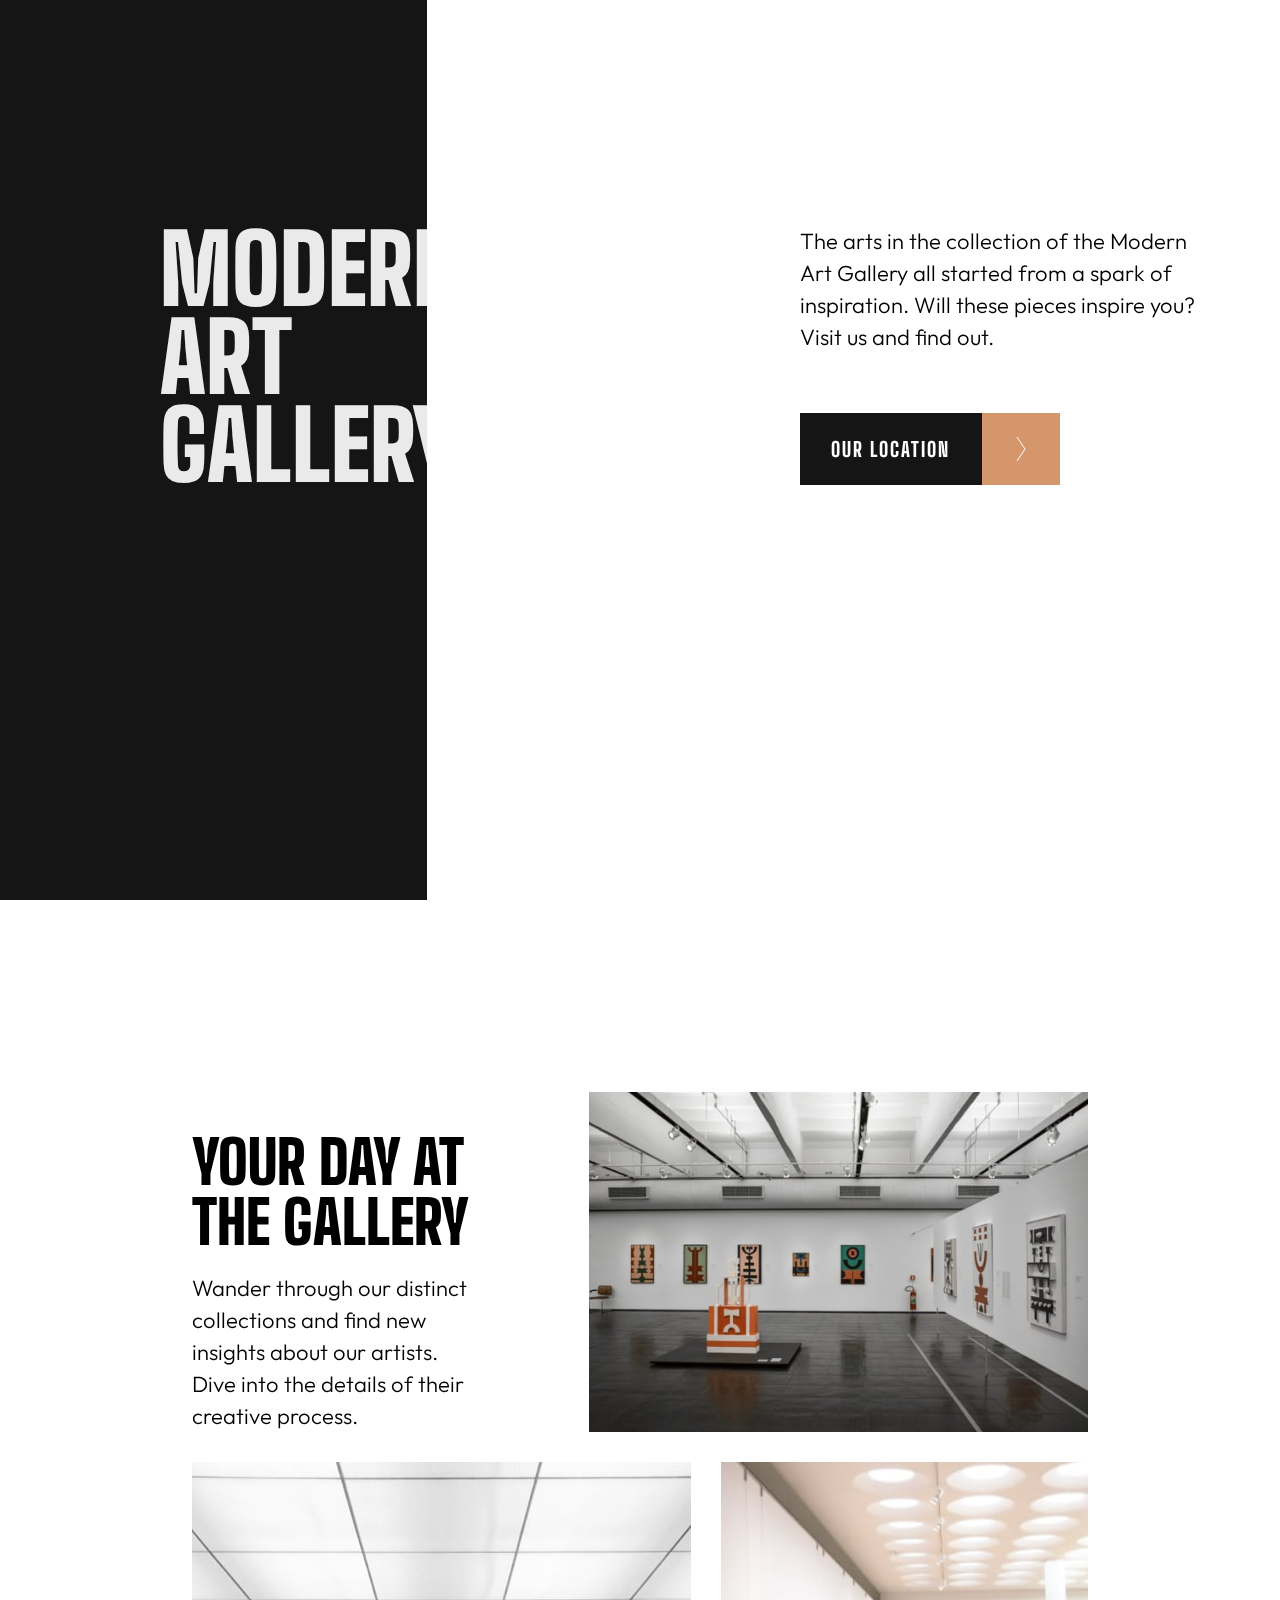
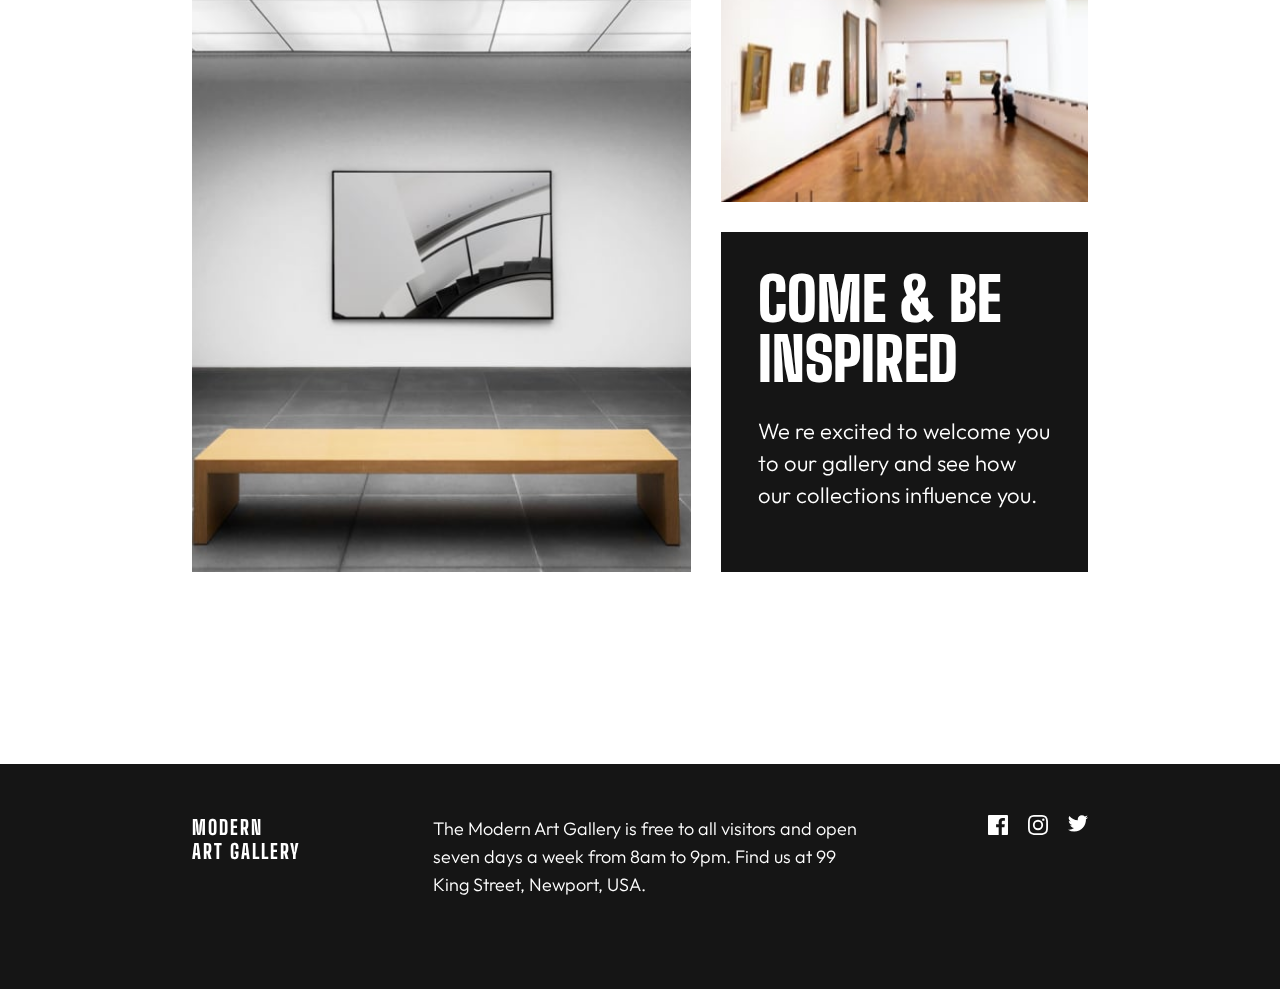
==== index.html @ 2787a7a4 "First Commit" ====
<!DOCTYPE html>
<html lang="en">
  <head>
    <meta charset="UTF-8" />
    <meta name="viewport" content="width=device-width, initial-scale=1.0" />

    <link
      rel="icon"
      type="image/png"
      sizes="32x32"
      href="./assets/favicon-32x32.png"
    />
    <link
      href="https://fonts.googleapis.com/css2?family=Outfit:wght@300&display=swap"
      rel="stylesheet"
    />
    <link
      href="https://fonts.googleapis.com/css2?family=Big+Shoulders+Display:wght@300;400;500;700;900&display=swap"
      rel="stylesheet"
    />
    <title>Frontend Mentor | Art gallery website</title>
    <link rel="stylesheet" href="style.css" />
  </head>
  <body>
    <header class="header">
      <div class="header__composition">
        <div class="header__bg-black"></div>
        <div class="header__bg-image"></div>
        <div class="header__bg-white"></div>

        <div class="header__titles">
          <div class="header__title-left">
            <h1 class="text-effect">
              Modern <br />
              Art Gallery
            </h1>
          </div>
          <div class="header__title-right">
            <h3 class="u-margin-bottom-m">
              The arts in the collection of the Modern Art Gallery all started
              from a spark of inspiration. Will these pieces inspire you? Visit
              us and find out.
            </h3>
            <a
              class="btn-to-localisation"
              href="./location.html"
              target="_blank"
            >
              <h4 class="btn-text">Our location</h4>
              <img
                src="assets/icon-arrow-right.svg"
                alt="right arrow"
                class="btn-right-arrow"
              />
            </a>
          </div>
        </div>
      </div>
    </header>

    <section class="photo-gallery">
      <div class="grid-1">
        <h2 class="u-margin-bottom-s">
          Your day at <br />
          the gallery
        </h2>
        <h3>
          Wander through our distinct collections and find new insights about
          our artists. Dive into the details of their creative process.
        </h3>
      </div>
      <img
        src="/assets/desktop/image-grid-1.jpg"
        alt=""
        class="grid-2 gallery__image"
      />
      <img
        src="/assets/desktop/image-grid-2.jpg"
        alt=""
        class="grid-3 gallery__image"
      />
      <img
        src="/assets/desktop/image-grid-3.jpg"
        alt=""
        class="grid-4 gallery__image"
      />
      <div class="grid-5">
        <h2>
          Come &amp; be <br />
          inspired
        </h2>
        <h3>
          We re excited to welcome you to our gallery and see how our
          collections influence you.
        </h3>
      </div>
    </section>

    <footer class="footer">
      <h4>
        Modern <br />
        Art Gallery
      </h4>
      <p>
        The Modern Art Gallery is free to all visitors and open <br />
        seven days a week from 8am to 9pm. Find us at 99 <br />
        King Street, Newport, USA.
      </p>
      <div class="social-icons">
        <svg class="icon">
          <use xlink:href="/assets/icon-facebook.svg#facebook"></use>
        </svg>
        <svg class="icon">
          <use xlink:href="/assets/icon-instagram.svg#instagram"></use>
        </svg>
        <svg class="icon">
          <use xlink:href="/assets/icon-twitter.svg#twitter"></use>
        </svg>
      </div>
    </footer>
  </body>
</html>
---- style.css ----
:root {
  --cl-orange: #d5966c;
  --cl-black: #151515;
  --cl-gray: #444;
  --cl-white: #fff;
  --ff-main: "Big Shoulders Display", cursive;
  --ff-text: "Outfit", sans-serif;
}

/* 1800px = 112.5em */

*,
*::after,
*::before {
  margin: 0;
  padding: 0;
  box-sizing: inherit;
}

html {
  font-size: 62.5%;

  @media only screen and (min-width: 112.5em) {
    font-size: 75%;
  }
}

body {
  box-sizing: border-box;
}

/* //////////////////////////////////////////////////// */
/* TYPOGRAPHY */

h1 {
  font-family: var(--ff-main);
  color: var(--cl-black);
  font-size: 9.6rem;
  font-weight: 900;
  line-height: 8.8rem;
  text-transform: uppercase;
}

h2 {
  font-family: var(--ff-main);
  font-size: 6rem;
  font-weight: 900;
  line-height: 6rem;
  text-transform: uppercase;
}

h3 {
  font-family: var(--ff-text);
  font-size: 2.2rem;
  font-weight: 300;
  line-height: 3.2rem;
}

h4 {
  font-family: var(--ff-main);
  font-size: 2rem;
  font-weight: 800;
  line-height: 2.4rem;
  letter-spacing: 0.2rem;
  text-transform: uppercase;
  color: #fff;
}

h5 {
  font-family: var(--ff-main);
  color: var(--cl-white);
  font-size: 7rem;
  font-weight: 900;
  line-height: 7rem;
  text-transform: uppercase;
}

h6 {
  font-family: var(--ff-main);
  font-size: 3.6rem;
  font-weight: 900;
  line-height: 3.6rem;
  color: var(--cl-orange);
}

p {
  font-family: var(--ff-text);
  color: var(--cl-white);
  font-size: 1.8rem;
  font-weight: 300;
  line-height: 2.8rem;
}

.social-icone {
  color: var(--cl-white);
}

/* //////////////////////////////////////////////////// */
/* UTILITIES / EFFECT */

.u-margin-bottom-m {
  margin-bottom: 6rem;
}
.u-margin-bottom-s {
  margin-bottom: 2rem;
}

.text-effect {
  color: white;
  mix-blend-mode: exclusion;
}

/* //////////////////////////////////////////////////// */
/* BUTTON */

.btn-to-localisation {
  width: 26rem;
  height: 7.2rem;
  outline: none;
  border: none;
  cursor: pointer;
  z-index: 10;
  text-decoration: none;
  background-image: linear-gradient(
    to right,
    var(--cl-black) 70%,
    var(--cl-orange) 70%
  );
  display: grid;
  grid-template-columns: 70% 30%;
  justify-items: center;
  align-items: center;
  transition: transform 0.2s;
}

.btn-text {
  grid-column: 1/2;
}

.btn-right-arrow {
  grid-column: 2/3;
}

.btn-to-localisation:hover,
.btn-to-localisation:active {
  background-image: linear-gradient(
    to right,
    var(--cl-orange) 70%,
    var(--cl-black) 70%
  );
  transform: translateY(-4px);
}

/* //////////////////////////////////////////////////// */
/* HEADER SECTION */

.header {
  height: 100vh;
}

.header__composition {
  display: grid;
  grid-template-columns: repeat(3, 1fr);
  grid-template-rows: repeat(4, 25vh);
}

.header__bg-black {
  background-color: var(--cl-black);
  grid-column: 1/2;
  grid-row: 1/-1;
}

.header__bg-image {
  background-image: url(/assets/desktop/image-hero@2x.jpg);
  background-size: cover;
  background-position: center;
  grid-column: 2/3;
  grid-row: 1/-1;
}

.header__bg-white {
  background-color: var(--cl-white);
  grid-column: 3/4;
  grid-row: 1/-1;
}

.header__titles {
  grid-column: 1 /-1;
  grid-row: 2/4;
  display: grid;
  grid-template-columns: repeat(4, 1fr);
}

.header__title-left {
  grid-column: 1 /3;
  justify-self: end;
  padding: 0 8rem 0 25%;
}

.header__title-right {
  grid-column: 3 /-1;
  padding: 0 8rem 0 25%;
}

/* //////////////////////////////////////////////////// */
/* PHOTO GALLERY */

.photo-gallery {
  display: grid;
  grid-template-columns: repeat(7, 1fr);
  grid-template-rows: repeat(3, 1fr);
  gap: 3rem;
  padding: 15%;
}

.grid-1 {
  padding-top: 4rem;
  grid-column: 1/4;
  grid-row: 1/2;

  width: 80%;
}
.grid-2 {
  grid-row: 1/2;
  grid-column: 4/-1;
}
.grid-3 {
  grid-row: 2/4;
  grid-column: 1/5;
}
.grid-4 {
  grid-row: 2/3;
  grid-column: 5/-1;
}
.grid-5 {
  grid-row: 3/4;
  grid-column: 5/-1;
  background-color: #151515;
  color: white;
  padding: 10%;
  display: flex;
  gap: 10%;

  align-items: flex-start;
  flex-direction: column;
}

.gallery__image {
  width: 100%;
  height: 100%;
  object-fit: cover;
  display: block;
}

/* //////////////////////////////////////////////////// */
/* FOOTER */

footer {
  height: 25vh;
  background-color: #151515;

  display: flex;
  justify-content: space-between;
  align-items: flex-start;
  padding: 4% 15%;
}

.social-icons {
  display: flex;
  justify-content: space-around;
  align-items: center;
  gap: 2rem;
  font-size: 1.5rem;
}

.icon {
  height: 2rem;
  width: 2rem;
  fill: var(--cl-white);
  cursor: pointer;
  transition: transform 0.2s;
}

.icon:hover {
  fill: var(--cl-orange);
  transform: translateY(-2px);
}

/* //////////////////////////////////////////////////// */
/* //////   ***   2nd Page Localisation  ***     ////// */
/* //////////////////////////////////////////////////// */

/* //////////////////////////////////////////////////// */
/* BUTTON */

.btn-back-home {
  position: absolute;
  left: 10%;

  width: 26rem;
  height: 7.2rem;
  outline: none;
  border: none;
  cursor: pointer;
  z-index: 10;
  text-decoration: none;

  background-image: linear-gradient(
    to right,
    var(--cl-black) 30%,
    var(--cl-orange) 30%
  );
  display: grid;
  grid-template-columns: 30% 70%;
  justify-items: center;
  align-items: center;
  transition: transform 0.2s;
}

.btn-text-left {
  grid-column: 2/3;
}

.btn-left-arrow {
  grid-column: 1/2;
}

.btn-back-home:hover,
.btn-back-home:active {
  background-image: linear-gradient(
    to right,
    var(--cl-orange) 30%,
    var(--cl-black) 30%
  );
  transform: translateX(-4px);
}

/* //////////////////////////////////////////////////// */
/* MAP */

.map-section {
  height: 70vh;
  position: relative;
}

.map {
  background-image: url(./assets/desktop/image-map.png);
  height: 100%;
  width: 100%;
  background-size: cover;
  background-position: center;
}

/* //////////////////////////////////////////////////// */
/* DESCRIPTION */

.localisation {
  height: 55vh;
  background: var(--cl-black);
  width: 100%;
  padding: 5% 10%;
  display: grid;
  grid-template-columns: 1fr 1fr;
  grid-template-rows: 1fr 1fr;
  gap: 5rem;
}

.street-adress {
  grid-row: 1/2;
  grid-column: 2/3;

  display: flex;
  flex-direction: column;
  justify-content: space-between;
}
.street-description {
  grid-row: 2/3;
  grid-column: 2/3;
}

/* //////////////////////////////////////////////////// */
/* FOOTER */

.footer-orange {
  height: 25vh;
  background-color: var(--cl-orange);
  display: flex;
  justify-content: space-between;
  align-items: flex-start;
  padding: 4% 10%;
}

.social-alt {
  display: flex;
  justify-content: space-around;
  align-items: center;
  gap: 2rem;
  font-size: 1.5rem;
}

#alt-black {
  color: #151515;
}
.social-alt #alt-black:hover {
  color: var(--cl-white);
  cursor: pointer;
}
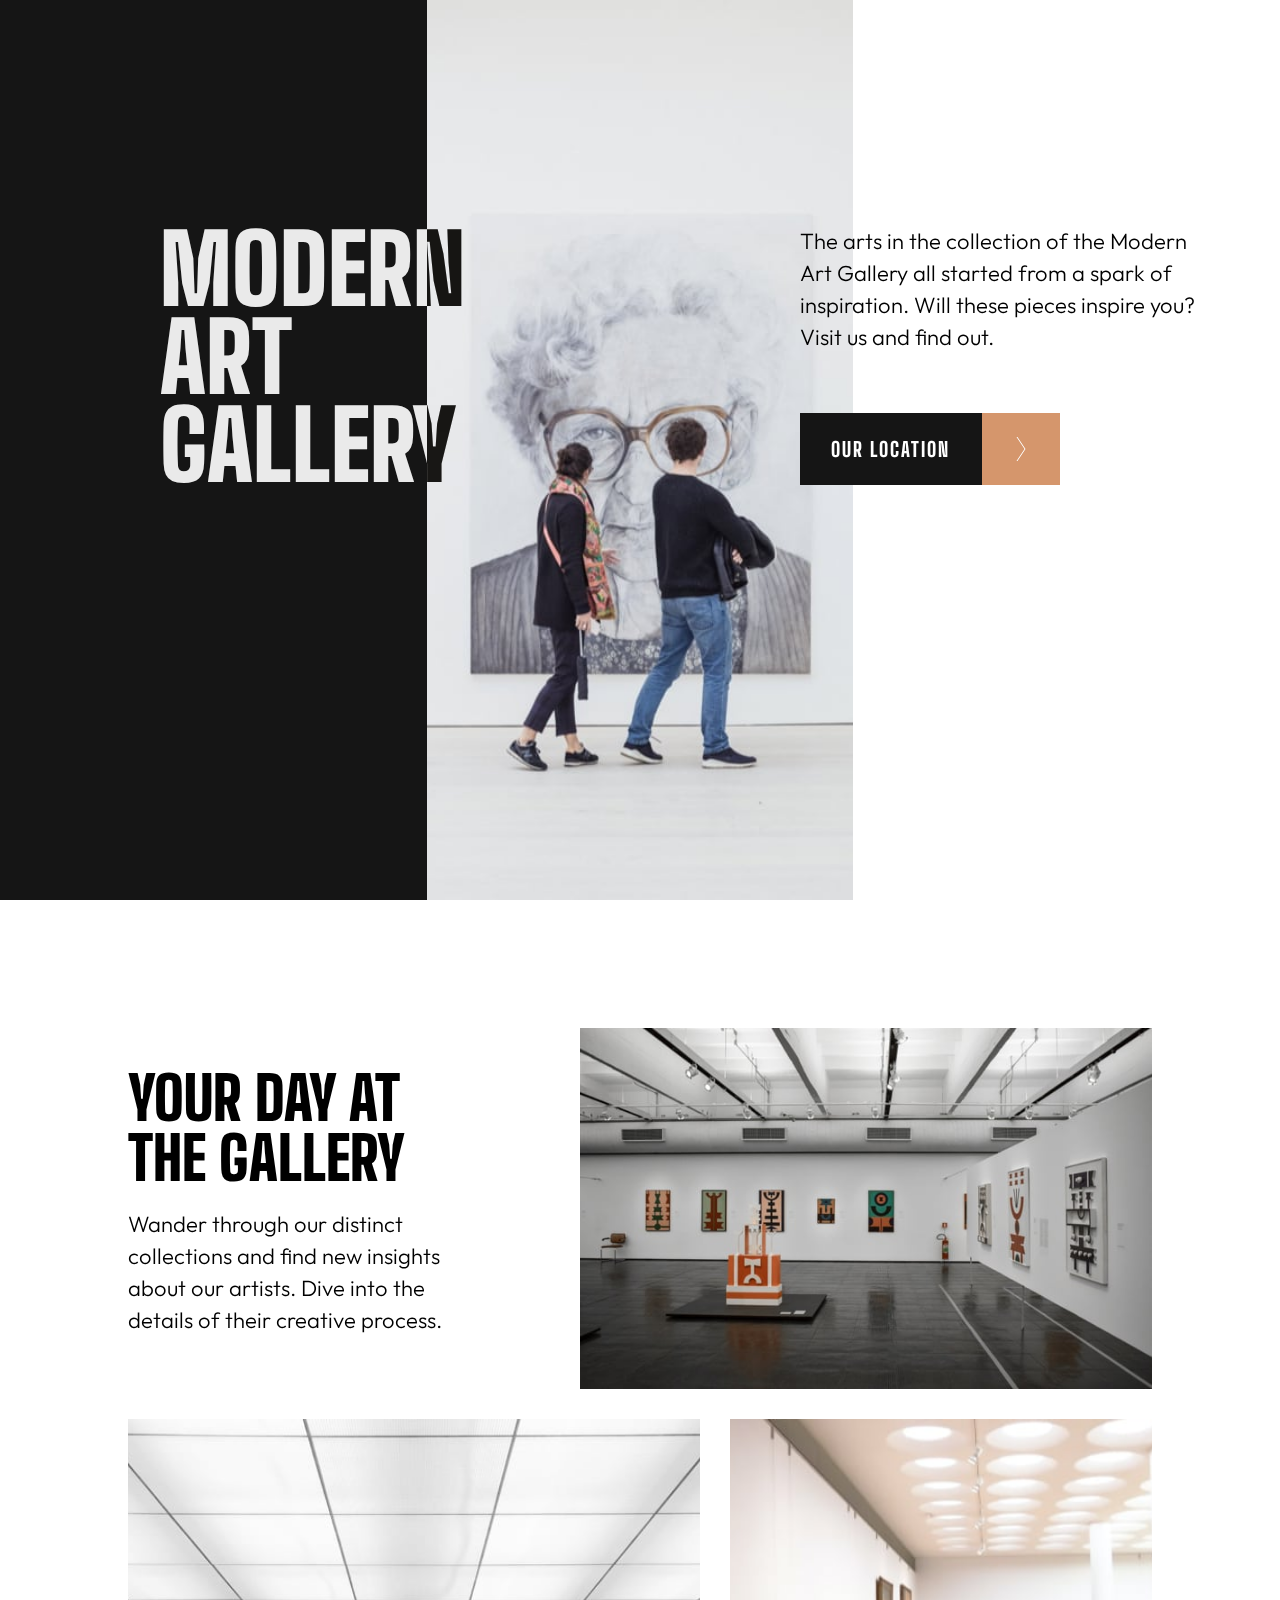
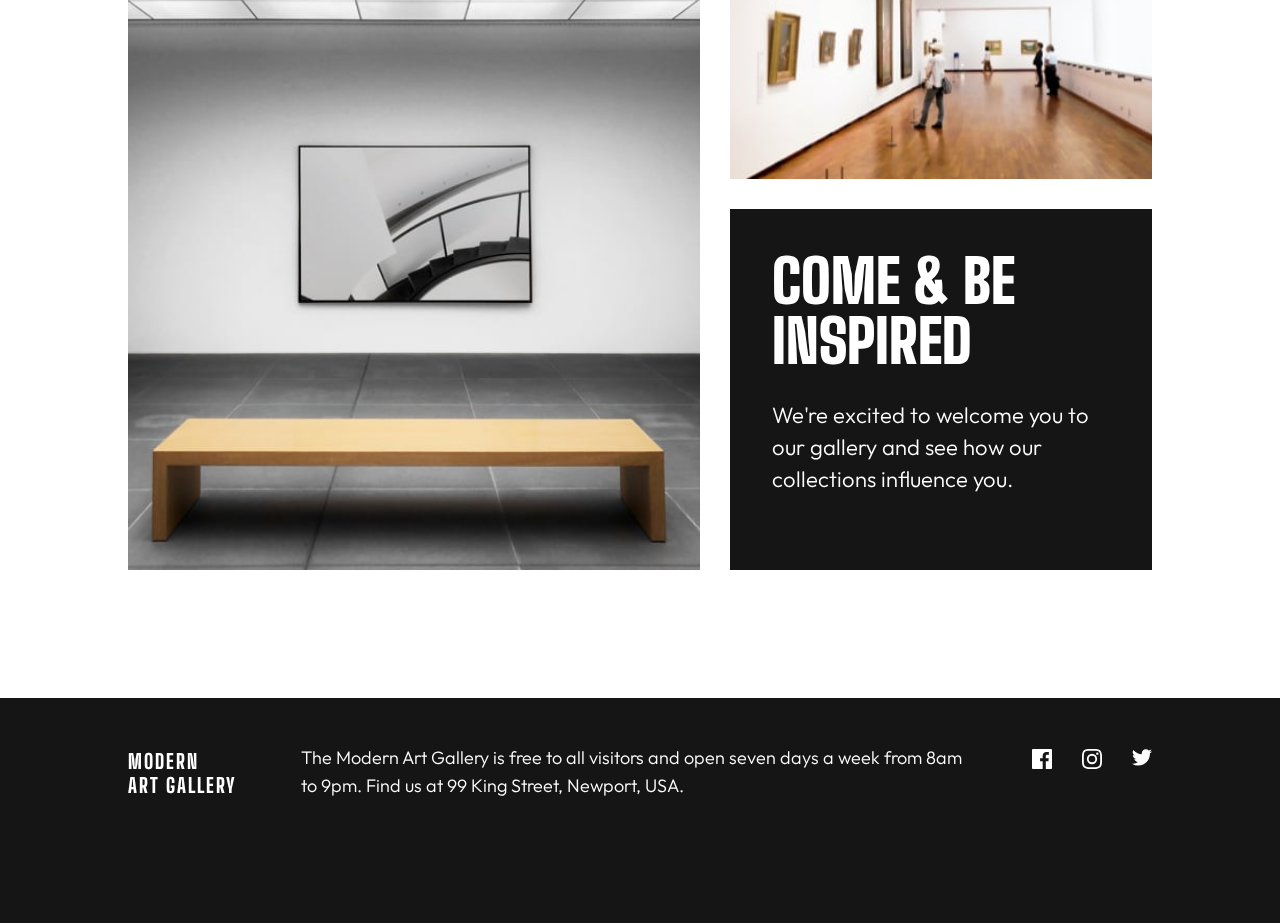
==== commit fc44c78d: "2nd Media queries" ====
--- a/index.html
+++ b/index.html
@@ -30,10 +30,7 @@
 
         <div class="header__titles">
           <div class="header__title-left">
-            <h1 class="text-effect">
-              Modern <br />
-              Art Gallery
-            </h1>
+            <h1 class="text-effect">Modern Art Gallery</h1>
           </div>
           <div class="header__title-right">
             <h3 class="u-margin-bottom-m">
@@ -60,11 +57,8 @@
 
     <section class="photo-gallery">
       <div class="grid-1">
-        <h2 class="u-margin-bottom-s">
-          Your day at <br />
-          the gallery
-        </h2>
-        <h3>
+        <h2 class="u-margin-bottom-s">Your day at the gallery</h2>
+        <h3 class="grid-text">
           Wander through our distinct collections and find new insights about
           our artists. Dive into the details of their creative process.
         </h3>
@@ -89,22 +83,21 @@
           Come &amp; be <br />
           inspired
         </h2>
-        <h3>
-          We re excited to welcome you to our gallery and see how our
+        <h3 class="grid-text">
+          We're excited to welcome you to our gallery and see how our
           collections influence you.
         </h3>
       </div>
     </section>
 
     <footer class="footer">
-      <h4>
+      <h4 class="title-footer">
         Modern <br />
         Art Gallery
       </h4>
-      <p>
-        The Modern Art Gallery is free to all visitors and open <br />
-        seven days a week from 8am to 9pm. Find us at 99 <br />
-        King Street, Newport, USA.
+      <p class="text-footer">
+        The Modern Art Gallery is free to all visitors and open seven days a
+        week from 8am to 9pm. Find us at 99 King Street, Newport, USA.
       </p>
       <div class="social-icons">
         <svg class="icon">
--- a/style.css
+++ b/style.css
@@ -7,7 +7,25 @@
   --ff-text: "Outfit", sans-serif;
 }
 
-/* 1800px = 112.5em */
+/* /// MEDIA QUERY SELECTOR
+
+1800px = 112.5em  Big Desktop
+1000px = 62,5em   Design Breakpoint
+900px = 56.25em   Landscape Tablet 
+750px = 46,875em  Design Breakpoint
+650px = 40,625em  Design Breakpoint & Tablet portrait
+560px = 35em  Mobile 
+
+ 
+@media only screen and (min-width: 112.5em) {}
+@media only screen and (max-width: 62.5em) {}
+@media only screen and (max-width: 56.25em) {} 
+@media only screen and (max-width: 46.875em) {} 
+@media only screen and (max-width: 40.625em) {} 
+@media only screen and (max-width: 34.375em) {} 
+
+
+*/
 
 *,
 *::after,
@@ -22,6 +40,14 @@
 
   @media only screen and (min-width: 112.5em) {
     font-size: 75%;
+  }
+
+  @media only screen and (max-width: 56.25em) {
+    font-size: 56.25%;
+  }
+
+  @media only screen and (max-width: 40.625em) {
+    font-size: 50%;
   }
 }
 
@@ -39,6 +65,9 @@
   font-weight: 900;
   line-height: 8.8rem;
   text-transform: uppercase;
+  @media only screen and (max-width: 56.25em) {
+    font-size: 9rem;
+  }
 }
 
 h2 {
@@ -47,6 +76,11 @@
   font-weight: 900;
   line-height: 6rem;
   text-transform: uppercase;
+
+  @media only screen and (max-width: 40.625em) {
+    font-size: 8rem;
+    line-height: 9rem;
+  }
 }
 
 h3 {
@@ -108,6 +142,10 @@
 .text-effect {
   color: white;
   mix-blend-mode: exclusion;
+  @media only screen and (max-width: 56.25em) {
+    color: var(--cl-black);
+    mix-blend-mode: normal;
+  }
 }
 
 /* //////////////////////////////////////////////////// */
@@ -160,22 +198,44 @@
 
 .header__composition {
   display: grid;
+  height: 100vh;
   grid-template-columns: repeat(3, 1fr);
-  grid-template-rows: repeat(4, 25vh);
+  grid-template-rows: repeat(4, 1fr);
+
+  @media only screen and (max-width: 46.875em) {
+    height: 90vh;
+    grid-template-rows: 1fr;
+    grid-template-columns: repeat(2, 1fr);
+  }
+
+  @media only screen and (max-width: 56.25em) {
+    height: 90vh;
+    grid-template-rows: 1fr;
+    grid-template-columns: repeat(2, 1fr);
+  }
 }
 
 .header__bg-black {
   background-color: var(--cl-black);
   grid-column: 1/2;
   grid-row: 1/-1;
+
+  @media only screen and (max-width: 56.25em) {
+    display: none;
+  }
 }
 
 .header__bg-image {
-  background-image: url(/assets/desktop/image-hero@2x.jpg);
+  background-image: url(/assets/desktop/image-hero.jpg);
   background-size: cover;
   background-position: center;
   grid-column: 2/3;
   grid-row: 1/-1;
+
+  @media only screen and (max-width: 56.25em) {
+    grid-column: 1/2;
+    width: 120%;
+  }
 }
 
 .header__bg-white {
@@ -189,17 +249,45 @@
   grid-row: 2/4;
   display: grid;
   grid-template-columns: repeat(4, 1fr);
+
+  @media only screen and (max-width: 56.25em) {
+    grid-column: 2 /3;
+    grid-row: 1/2;
+
+    grid-template-columns: repeat(1, 1fr);
+    grid-template-rows: 20% min-content 5vh 1fr 20%;
+  }
+
+  @media only screen and (max-width: 46.875em) {
+    padding-left: 4vw;
+    grid-template-rows: 10% min-content 5vh 1fr 10%;
+  }
 }
 
 .header__title-left {
   grid-column: 1 /3;
   justify-self: end;
   padding: 0 8rem 0 25%;
+
+  @media only screen and (max-width: 56.25em) {
+    grid-column: 1/2;
+    grid-row: 2/3;
+    padding: 0;
+    justify-self: start;
+    padding-right: 3rem;
+  }
 }
 
 .header__title-right {
   grid-column: 3 /-1;
   padding: 0 8rem 0 25%;
+
+  @media only screen and (max-width: 56.25em) {
+    grid-column: 1/2;
+    grid-row: 4/5;
+    padding: 0;
+    padding-right: 8rem;
+  }
 }
 
 /* //////////////////////////////////////////////////// */
@@ -210,27 +298,64 @@
   grid-template-columns: repeat(7, 1fr);
   grid-template-rows: repeat(3, 1fr);
   gap: 3rem;
-  padding: 15%;
+  padding: 10%;
+
+  @media only screen and (max-width: 40.625em) {
+    grid-template-columns: 1fr;
+    grid-template-rows: repeat(15, 1fr);
+  }
+
+  @media only screen and (max-width: 56.25em) {
+    padding: 5%;
+  }
 }
 
 .grid-1 {
   padding-top: 4rem;
   grid-column: 1/4;
   grid-row: 1/2;
-
   width: 80%;
+
+  @media only screen and (max-width: 56.25em) {
+    width: 100%;
+    padding-top: 0rem;
+  }
+
+  @media only screen and (max-width: 40.625em) {
+    grid-column: 1/2;
+    grid-row: 4/6;
+    width: 100%;
+    display: grid;
+    grid-template-rows: repeat(2, 1fr);
+  }
 }
 .grid-2 {
   grid-row: 1/2;
   grid-column: 4/-1;
-}
+
+  @media only screen and (max-width: 40.625em) {
+    grid-column: 1/2;
+    grid-row: 1/4;
+  }
+}
+
 .grid-3 {
   grid-row: 2/4;
   grid-column: 1/5;
+
+  @media only screen and (max-width: 40.625em) {
+    grid-column: 1/2;
+    grid-row: 6/11;
+  }
 }
 .grid-4 {
   grid-row: 2/3;
   grid-column: 5/-1;
+
+  @media only screen and (max-width: 40.625em) {
+    grid-column: 1/2;
+    grid-row: 11/13;
+  }
 }
 .grid-5 {
   grid-row: 3/4;
@@ -239,10 +364,19 @@
   color: white;
   padding: 10%;
   display: flex;
+  flex-direction: column;
   gap: 10%;
 
-  align-items: flex-start;
-  flex-direction: column;
+  @media only screen and (max-width: 46.875em) {
+    gap: 5%;
+  }
+
+  @media only screen and (max-width: 40.625em) {
+    grid-column: 1/2;
+    grid-row: 13/16;
+    display: grid;
+    grid-template-rows: repeat(2, 1fr);
+  }
 }
 
 .gallery__image {
@@ -252,33 +386,64 @@
   display: block;
 }
 
+.grid-text {
+  @media only screen and (max-width: 40.625em) {
+    font-size: 3rem;
+    line-height: 4.5rem;
+  }
+}
+
 /* //////////////////////////////////////////////////// */
 /* FOOTER */
 
 footer {
   height: 25vh;
   background-color: #151515;
+  padding: 4% 10vw;
 
   display: flex;
+  align-items: flex-start;
   justify-content: space-between;
-  align-items: flex-start;
-  padding: 4% 15%;
+
+  @media only screen and (max-width: 62.5em) {
+    padding: 4% 5%;
+    height: 18vh;
+  }
+}
+
+.title-footer {
+  flex-shrink: 0;
+}
+
+.text-footer {
+  transform: translateY(-0.5rem);
+  padding: 0 5vw;
 }
 
 .social-icons {
+  justify-self: end;
+
   display: flex;
-  justify-content: space-around;
-  align-items: center;
-  gap: 2rem;
-  font-size: 1.5rem;
+
+  font-size: 2rem;
+  width: 12rem;
+  gap: 3rem;
+  @media only screen and (max-width: 56.25em) {
+    width: 14rem;
+    gap: 2rem;
+  }
 }
 
 .icon {
-  height: 2rem;
-  width: 2rem;
   fill: var(--cl-white);
   cursor: pointer;
   transition: transform 0.2s;
+  height: 2rem;
+  width: 2rem;
+  @media only screen and (max-width: 56.25em) {
+    width: 3rem;
+    height: 3rem;
+  }
 }
 
 .icon:hover {
@@ -363,6 +528,10 @@
   grid-template-columns: 1fr 1fr;
   grid-template-rows: 1fr 1fr;
   gap: 5rem;
+
+  @media only screen and (max-width: 56.25em) {
+    padding: 10%;
+  }
 }
 
 .street-adress {
@@ -372,36 +541,35 @@
   display: flex;
   flex-direction: column;
   justify-content: space-between;
+
+  @media only screen and (max-width: 56.25em) {
+    justify-content: flex-start;
+    gap: 3rem;
+  }
 }
 .street-description {
   grid-row: 2/3;
   grid-column: 2/3;
+  @media only screen and (max-width: 56.25em) {
+    grid-column: 1/3;
+  }
 }
 
 /* //////////////////////////////////////////////////// */
 /* FOOTER */
 
 .footer-orange {
-  height: 25vh;
   background-color: var(--cl-orange);
-  display: flex;
-  justify-content: space-between;
-  align-items: flex-start;
-  padding: 4% 10%;
-}
-
-.social-alt {
-  display: flex;
-  justify-content: space-around;
-  align-items: center;
-  gap: 2rem;
-  font-size: 1.5rem;
-}
-
-#alt-black {
-  color: #151515;
-}
-.social-alt #alt-black:hover {
-  color: var(--cl-white);
-  cursor: pointer;
-}
+}
+
+.text-dark {
+  color: var(--cl-black);
+}
+
+.icon-dark {
+  fill: var(--cl-black);
+}
+
+.icon-dark:hover {
+  fill: var(--cl-white);
+}
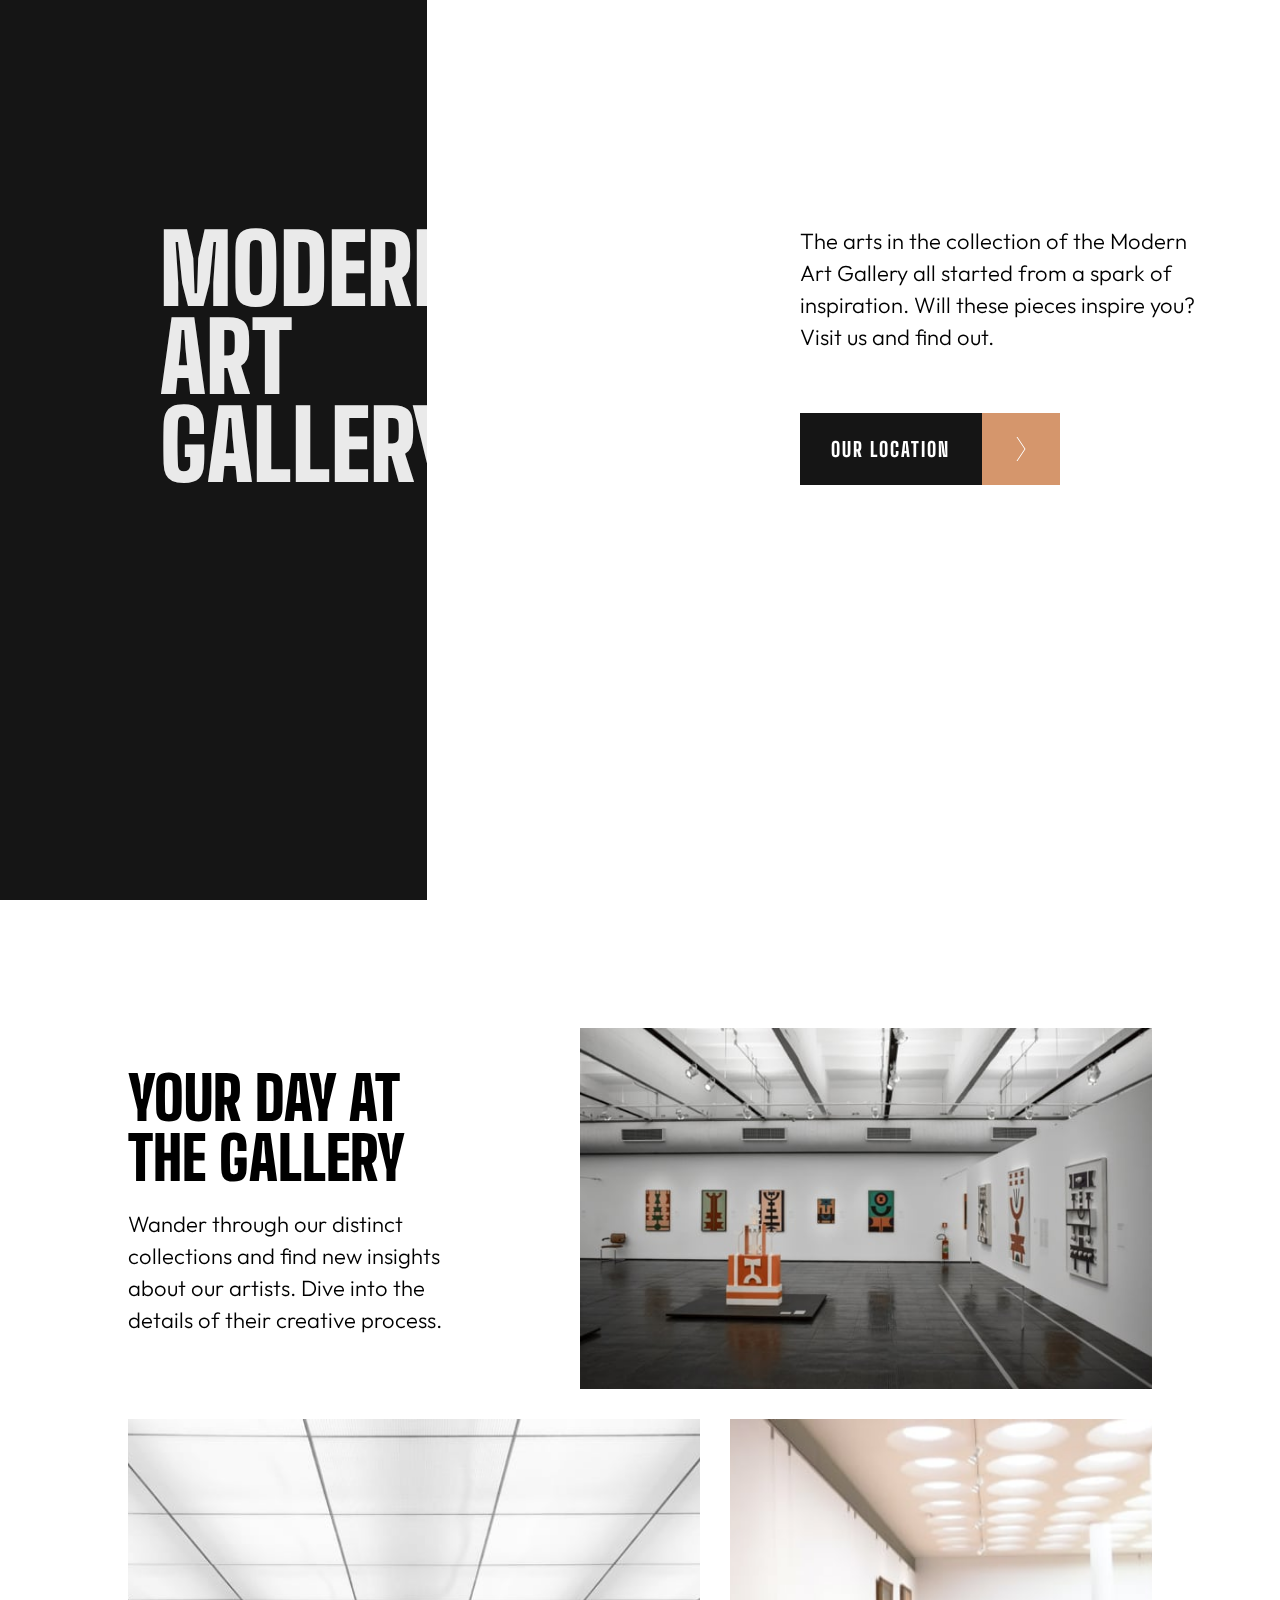
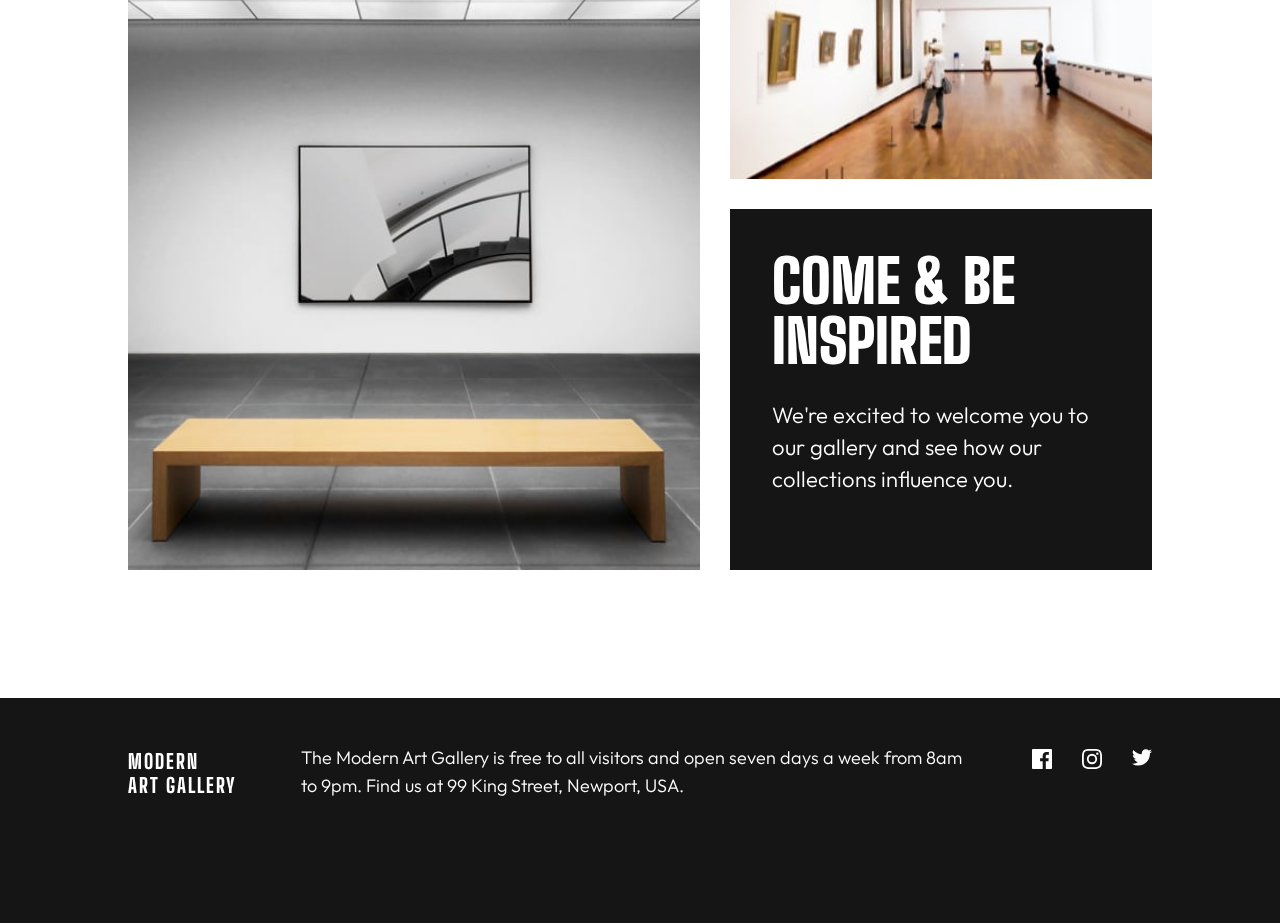
==== commit 72867d03: "git compatibility" ====
--- a/index.html
+++ b/index.html
@@ -19,7 +19,7 @@
       rel="stylesheet"
     />
     <title>Frontend Mentor | Art gallery website</title>
-    <link rel="stylesheet" href="style.css" />
+    <link rel="stylesheet" href="css/style.css" />
   </head>
   <body>
     <header class="header">
@@ -64,17 +64,17 @@
         </h3>
       </div>
       <img
-        src="/assets/desktop/image-grid-1.jpg"
+        src="assets/desktop/image-grid-1.jpg"
         alt=""
         class="grid-2 gallery__image"
       />
       <img
-        src="/assets/desktop/image-grid-2.jpg"
+        src="assets/desktop/image-grid-2.jpg"
         alt=""
         class="grid-3 gallery__image"
       />
       <img
-        src="/assets/desktop/image-grid-3.jpg"
+        src="assets/desktop/image-grid-3.jpg"
         alt=""
         class="grid-4 gallery__image"
       />
@@ -101,13 +101,13 @@
       </p>
       <div class="social-icons">
         <svg class="icon">
-          <use xlink:href="/assets/icon-facebook.svg#facebook"></use>
+          <use xlink:href="assets/icon-facebook.svg#facebook"></use>
         </svg>
         <svg class="icon">
-          <use xlink:href="/assets/icon-instagram.svg#instagram"></use>
+          <use xlink:href="assets/icon-instagram.svg#instagram"></use>
         </svg>
         <svg class="icon">
-          <use xlink:href="/assets/icon-twitter.svg#twitter"></use>
+          <use xlink:href="assets/icon-twitter.svg#twitter"></use>
         </svg>
       </div>
     </footer>
--- a/css/style.css
+++ b/css/style.css
@@ -0,0 +1,634 @@
+:root {
+  --cl-orange: #d5966c;
+  --cl-black: #151515;
+  --cl-gray: #444;
+  --cl-white: #fff;
+  --ff-main: "Big Shoulders Display", cursive;
+  --ff-text: "Outfit", sans-serif;
+}
+
+/* /// MEDIA QUERY SELECTOR
+
+1800px = 112.5em  Big Desktop
+1000px = 62,5em   Design Breakpoint
+900px = 56.25em   Landscape Tablet 
+750px = 46,875em  Design Breakpoint
+650px = 40,625em  Design Breakpoint & Tablet portrait
+560px = 35em  Mobile 
+
+ 
+@media only screen and (min-width: 112.5em) {}
+@media only screen and (max-width: 62.5em) {}
+@media only screen and (max-width: 56.25em) {} 
+@media only screen and (max-width: 46.875em) {} 
+@media only screen and (max-width: 40.625em) {} 
+@media only screen and (max-width: 34.375em) {} 
+
+
+*/
+
+*,
+*::after,
+*::before {
+  margin: 0;
+  padding: 0;
+  box-sizing: inherit;
+}
+
+html {
+  font-size: 62.5%;
+
+  @media only screen and (min-width: 112.5em) {
+    font-size: 75%;
+  }
+
+  @media only screen and (max-width: 56.25em) {
+    font-size: 56.25%;
+  }
+
+  @media only screen and (max-width: 40.625em) {
+    font-size: 50%;
+  }
+}
+
+body {
+  box-sizing: border-box;
+  min-width: 325px;
+}
+
+/* //////////////////////////////////////////////////// */
+/* TYPOGRAPHY */
+
+h1 {
+  font-family: var(--ff-main);
+  color: var(--cl-black);
+  font-size: 9.6rem;
+  font-weight: 900;
+  line-height: 8.8rem;
+  text-transform: uppercase;
+  @media only screen and (max-width: 56.25em) {
+    font-size: 9rem;
+  }
+}
+
+h2 {
+  font-family: var(--ff-main);
+  font-size: 6rem;
+  font-weight: 900;
+  line-height: 6rem;
+  text-transform: uppercase;
+
+  @media only screen and (max-width: 40.625em) {
+    font-size: 8rem;
+    line-height: 9rem;
+  }
+}
+
+h3 {
+  font-family: var(--ff-text);
+  font-size: 2.2rem;
+  font-weight: 300;
+  line-height: 3.2rem;
+}
+
+h4 {
+  font-family: var(--ff-main);
+  font-size: 2rem;
+  font-weight: 800;
+  line-height: 2.4rem;
+  letter-spacing: 0.2rem;
+  text-transform: uppercase;
+  color: #fff;
+}
+
+h5 {
+  font-family: var(--ff-main);
+  color: var(--cl-white);
+  font-size: 7rem;
+  font-weight: 900;
+  line-height: 7rem;
+  text-transform: uppercase;
+}
+
+h6 {
+  font-family: var(--ff-main);
+  font-size: 3.6rem;
+  font-weight: 900;
+  line-height: 3.6rem;
+  color: var(--cl-orange);
+}
+
+p {
+  font-family: var(--ff-text);
+  color: var(--cl-white);
+  font-size: 1.8rem;
+  font-weight: 300;
+  line-height: 2.8rem;
+}
+
+.social-icone {
+  color: var(--cl-white);
+}
+
+/* //////////////////////////////////////////////////// */
+/* UTILITIES / EFFECT */
+
+.u-margin-bottom-m {
+  margin-bottom: 6rem;
+}
+.u-margin-bottom-s {
+  margin-bottom: 2rem;
+}
+
+.text-effect {
+  color: white;
+  mix-blend-mode: exclusion;
+  @media only screen and (max-width: 56.25em) {
+    color: var(--cl-black);
+    mix-blend-mode: normal;
+  }
+}
+
+/* //////////////////////////////////////////////////// */
+/* BUTTON */
+
+.btn-to-localisation {
+  width: 26rem;
+  height: 7.2rem;
+  outline: none;
+  border: none;
+  cursor: pointer;
+  z-index: 10;
+  text-decoration: none;
+  background-image: linear-gradient(
+    to right,
+    var(--cl-black) 70%,
+    var(--cl-orange) 70%
+  );
+  display: grid;
+  grid-template-columns: 70% 30%;
+  justify-items: center;
+  align-items: center;
+  transition: transform 0.2s;
+
+  @media only screen and (max-width: 34.375em) {
+    width: 70%;
+    min-width: 20rem;
+    height: 9rem;
+  }
+}
+
+.btn-text {
+  grid-column: 1/2;
+}
+
+.btn-right-arrow {
+  grid-column: 2/3;
+}
+
+.btn-to-localisation:hover,
+.btn-to-localisation:active {
+  background-image: linear-gradient(
+    to right,
+    var(--cl-orange) 70%,
+    var(--cl-black) 70%
+  );
+  transform: translateY(-4px);
+}
+
+/* //////////////////////////////////////////////////// */
+/* HEADER SECTION */
+
+.header {
+  height: 100vh;
+}
+
+.header__composition {
+  display: grid;
+  height: 100vh;
+  grid-template-columns: repeat(3, 1fr);
+  grid-template-rows: repeat(4, 1fr);
+
+  @media only screen and (max-width: 46.875em) {
+    height: 90vh;
+    grid-template-rows: 1fr;
+    grid-template-columns: repeat(2, 1fr);
+  }
+
+  @media only screen and (max-width: 56.25em) {
+    grid-template-rows: 1fr;
+    grid-template-columns: repeat(2, 1fr);
+  }
+
+  @media only screen and (max-width: 34.375em) {
+    grid-template-columns: 1fr;
+  }
+}
+
+.header__bg-black {
+  background-color: var(--cl-black);
+  grid-column: 1/2;
+  grid-row: 1/-1;
+
+  @media only screen and (max-width: 56.25em) {
+    display: none;
+  }
+}
+
+.header__bg-image {
+  background-image: url(assets/desktop/image-hero.jpg);
+  background-size: cover;
+  background-position: center;
+  grid-column: 2/3;
+  grid-row: 1/-1;
+
+  @media only screen and (max-width: 56.25em) {
+    grid-column: 1/2;
+    width: 120%;
+  }
+
+  @media only screen and (max-width: 34.375em) {
+    grid-column: 1 /2;
+    grid-row: 1/2;
+    width: 100%;
+  }
+}
+
+.header__bg-white {
+  background-color: var(--cl-white);
+  grid-column: 3/4;
+  grid-row: 1/-1;
+
+  @media only screen and (max-width: 34.375em) {
+    grid-column: 1 /2;
+    grid-row: 2/-1;
+  }
+}
+
+.header__titles {
+  grid-column: 1 /-1;
+  grid-row: 2/4;
+  display: grid;
+  grid-template-columns: repeat(4, 1fr);
+
+  @media only screen and (max-width: 56.25em) {
+    grid-column: 2 /3;
+    grid-row: 1/2;
+
+    grid-template-columns: 1fr;
+    grid-template-rows: 20% min-content 5vh 1fr 20%;
+  }
+
+  @media only screen and (max-width: 46.875em) {
+    padding-left: 4vw;
+    grid-template-rows: 10% min-content 5vh 1fr 10%;
+  }
+
+  @media only screen and (max-width: 34.375em) {
+    grid-column: 1 /2;
+    grid-row: 2/-1;
+  }
+}
+
+.header__title-left {
+  grid-column: 1 /3;
+  justify-self: end;
+  padding: 0 8rem 0 25%;
+
+  @media only screen and (max-width: 56.25em) {
+    grid-column: 1/2;
+    grid-row: 2/3;
+    padding: 0;
+    justify-self: start;
+    padding-right: 3rem;
+  }
+}
+
+.header__title-right {
+  grid-column: 3 /-1;
+  padding: 0 8rem 0 25%;
+
+  @media only screen and (max-width: 56.25em) {
+    grid-column: 1/2;
+    grid-row: 4/5;
+    padding: 0;
+    padding-right: 8rem;
+  }
+}
+
+/* //////////////////////////////////////////////////// */
+/* PHOTO GALLERY */
+
+.photo-gallery {
+  display: grid;
+  grid-template-columns: repeat(7, 1fr);
+  grid-template-rows: repeat(3, 1fr);
+  gap: 3rem;
+  padding: 10%;
+
+  @media only screen and (max-width: 40.625em) {
+    grid-template-columns: 1fr;
+    grid-template-rows: repeat(15, 1fr);
+  }
+
+  @media only screen and (max-width: 56.25em) {
+    padding: 5%;
+  }
+}
+
+.grid-1 {
+  padding-top: 4rem;
+  grid-column: 1/4;
+  grid-row: 1/2;
+  width: 80%;
+
+  @media only screen and (max-width: 56.25em) {
+    width: 100%;
+    padding-top: 0rem;
+  }
+
+  @media only screen and (max-width: 40.625em) {
+    grid-column: 1/2;
+    grid-row: 4/6;
+    width: 100%;
+    display: grid;
+    grid-template-rows: repeat(2, 1fr);
+  }
+}
+.grid-2 {
+  grid-row: 1/2;
+  grid-column: 4/-1;
+
+  @media only screen and (max-width: 40.625em) {
+    grid-column: 1/2;
+    grid-row: 1/4;
+  }
+}
+
+.grid-3 {
+  grid-row: 2/4;
+  grid-column: 1/5;
+
+  @media only screen and (max-width: 40.625em) {
+    grid-column: 1/2;
+    grid-row: 6/11;
+  }
+}
+.grid-4 {
+  grid-row: 2/3;
+  grid-column: 5/-1;
+
+  @media only screen and (max-width: 40.625em) {
+    grid-column: 1/2;
+    grid-row: 11/13;
+  }
+}
+.grid-5 {
+  grid-row: 3/4;
+  grid-column: 5/-1;
+  background-color: #151515;
+  color: white;
+  padding: 10%;
+  display: flex;
+  flex-direction: column;
+  gap: 10%;
+
+  @media only screen and (max-width: 46.875em) {
+    gap: 5%;
+  }
+
+  @media only screen and (max-width: 40.625em) {
+    grid-column: 1/2;
+    grid-row: 13/16;
+    display: grid;
+    grid-template-rows: repeat(2, 1fr);
+  }
+}
+
+.gallery__image {
+  width: 100%;
+  height: 100%;
+  object-fit: cover;
+  display: block;
+}
+
+.grid-text {
+  @media only screen and (max-width: 40.625em) {
+    font-size: 3rem;
+    line-height: 4.5rem;
+  }
+}
+
+/* //////////////////////////////////////////////////// */
+/* FOOTER */
+
+footer {
+  height: 25vh;
+  background-color: #151515;
+  padding: 4% 10vw;
+
+  display: flex;
+  align-items: flex-start;
+  justify-content: space-between;
+
+  @media only screen and (max-width: 62.5em) {
+    padding: 4% 5%;
+    height: 18vh;
+  }
+
+  @media only screen and (max-width: 34.375em) {
+    flex-direction: column;
+    padding: 10%;
+    height: 35vh;
+  }
+}
+
+.title-footer {
+  flex-shrink: 0;
+}
+
+.text-footer {
+  transform: translateY(-0.5rem);
+  padding: 0 5vw;
+
+  @media only screen and (max-width: 34.375em) {
+    transform: translateY(0);
+    padding: 5vw 0;
+  }
+}
+
+.social-icons {
+  justify-self: end;
+  display: flex;
+
+  font-size: 2rem;
+  width: 12rem;
+  gap: 3rem;
+  @media only screen and (max-width: 56.25em) {
+    width: 14rem;
+    gap: 2rem;
+  }
+}
+
+.icon {
+  fill: var(--cl-white);
+  cursor: pointer;
+  transition: transform 0.2s;
+  height: 2rem;
+  width: 2rem;
+  @media only screen and (max-width: 56.25em) {
+    width: 3rem;
+    height: 3rem;
+  }
+}
+
+.icon:hover {
+  fill: var(--cl-orange);
+  transform: translateY(-2px);
+}
+
+/* //////////////////////////////////////////////////// */
+/* //////   ***   2nd Page Localisation  ***     ////// */
+/* //////////////////////////////////////////////////// */
+
+/* //////////////////////////////////////////////////// */
+/* BUTTON */
+
+.btn-back-home {
+  position: absolute;
+  left: 10%;
+
+  width: 26rem;
+  height: 7.2rem;
+  outline: none;
+  border: none;
+  cursor: pointer;
+  z-index: 10;
+  text-decoration: none;
+
+  background-image: linear-gradient(
+    to right,
+    var(--cl-black) 30%,
+    var(--cl-orange) 30%
+  );
+  display: grid;
+  grid-template-columns: 30% 70%;
+  justify-items: center;
+  align-items: center;
+  transition: transform 0.2s;
+}
+
+.btn-text-left {
+  grid-column: 2/3;
+}
+
+.btn-left-arrow {
+  grid-column: 1/2;
+}
+
+.btn-back-home:hover,
+.btn-back-home:active {
+  background-image: linear-gradient(
+    to right,
+    var(--cl-orange) 30%,
+    var(--cl-black) 30%
+  );
+  transform: translateX(-4px);
+}
+
+/* //////////////////////////////////////////////////// */
+/* MAP */
+
+.map-section {
+  height: 70vh;
+  position: relative;
+}
+
+.map {
+  background-image: url(./assets/desktop/image-map.png);
+  height: 100%;
+  width: 100%;
+  background-size: cover;
+  background-position: center;
+}
+
+/* //////////////////////////////////////////////////// */
+/* DESCRIPTION */
+
+.localisation {
+  height: 55vh;
+  background: var(--cl-black);
+  width: 100%;
+  padding: 5% 10%;
+  display: grid;
+  grid-template-columns: 1fr 1fr;
+  grid-template-rows: 1fr 1fr;
+  gap: 5rem;
+
+  @media only screen and (max-width: 56.25em) {
+    padding: 10%;
+  }
+
+  @media only screen and (max-width: 34.375em) {
+    padding: 7% 10%;
+    height: 70vh;
+    grid-template-columns: 1fr;
+    grid-template-rows: repeat(3, 1fr);
+  }
+}
+
+.left-title {
+  @media only screen and (max-width: 34.375em) {
+    grid-row: 1/2;
+    grid-column: 1/2;
+  }
+}
+
+.street-adress {
+  grid-row: 1/2;
+  grid-column: 2/3;
+
+  display: flex;
+  flex-direction: column;
+  justify-content: space-between;
+
+  @media only screen and (max-width: 56.25em) {
+    justify-content: flex-start;
+    gap: 3rem;
+  }
+
+  @media only screen and (max-width: 34.375em) {
+    grid-row: 2/3;
+    grid-column: 1/2;
+  }
+}
+.street-description {
+  grid-row: 2/3;
+  grid-column: 2/3;
+  @media only screen and (max-width: 56.25em) {
+    grid-column: 1/3;
+  }
+  @media only screen and (max-width: 34.375em) {
+    grid-row: 3/4;
+    grid-column: 1/2;
+  }
+}
+
+/* //////////////////////////////////////////////////// */
+/* FOOTER */
+
+.footer-orange {
+  background-color: var(--cl-orange);
+}
+
+.text-dark {
+  color: var(--cl-black);
+}
+
+.icon-dark {
+  fill: var(--cl-black);
+}
+
+.icon-dark:hover {
+  fill: var(--cl-white);
+}
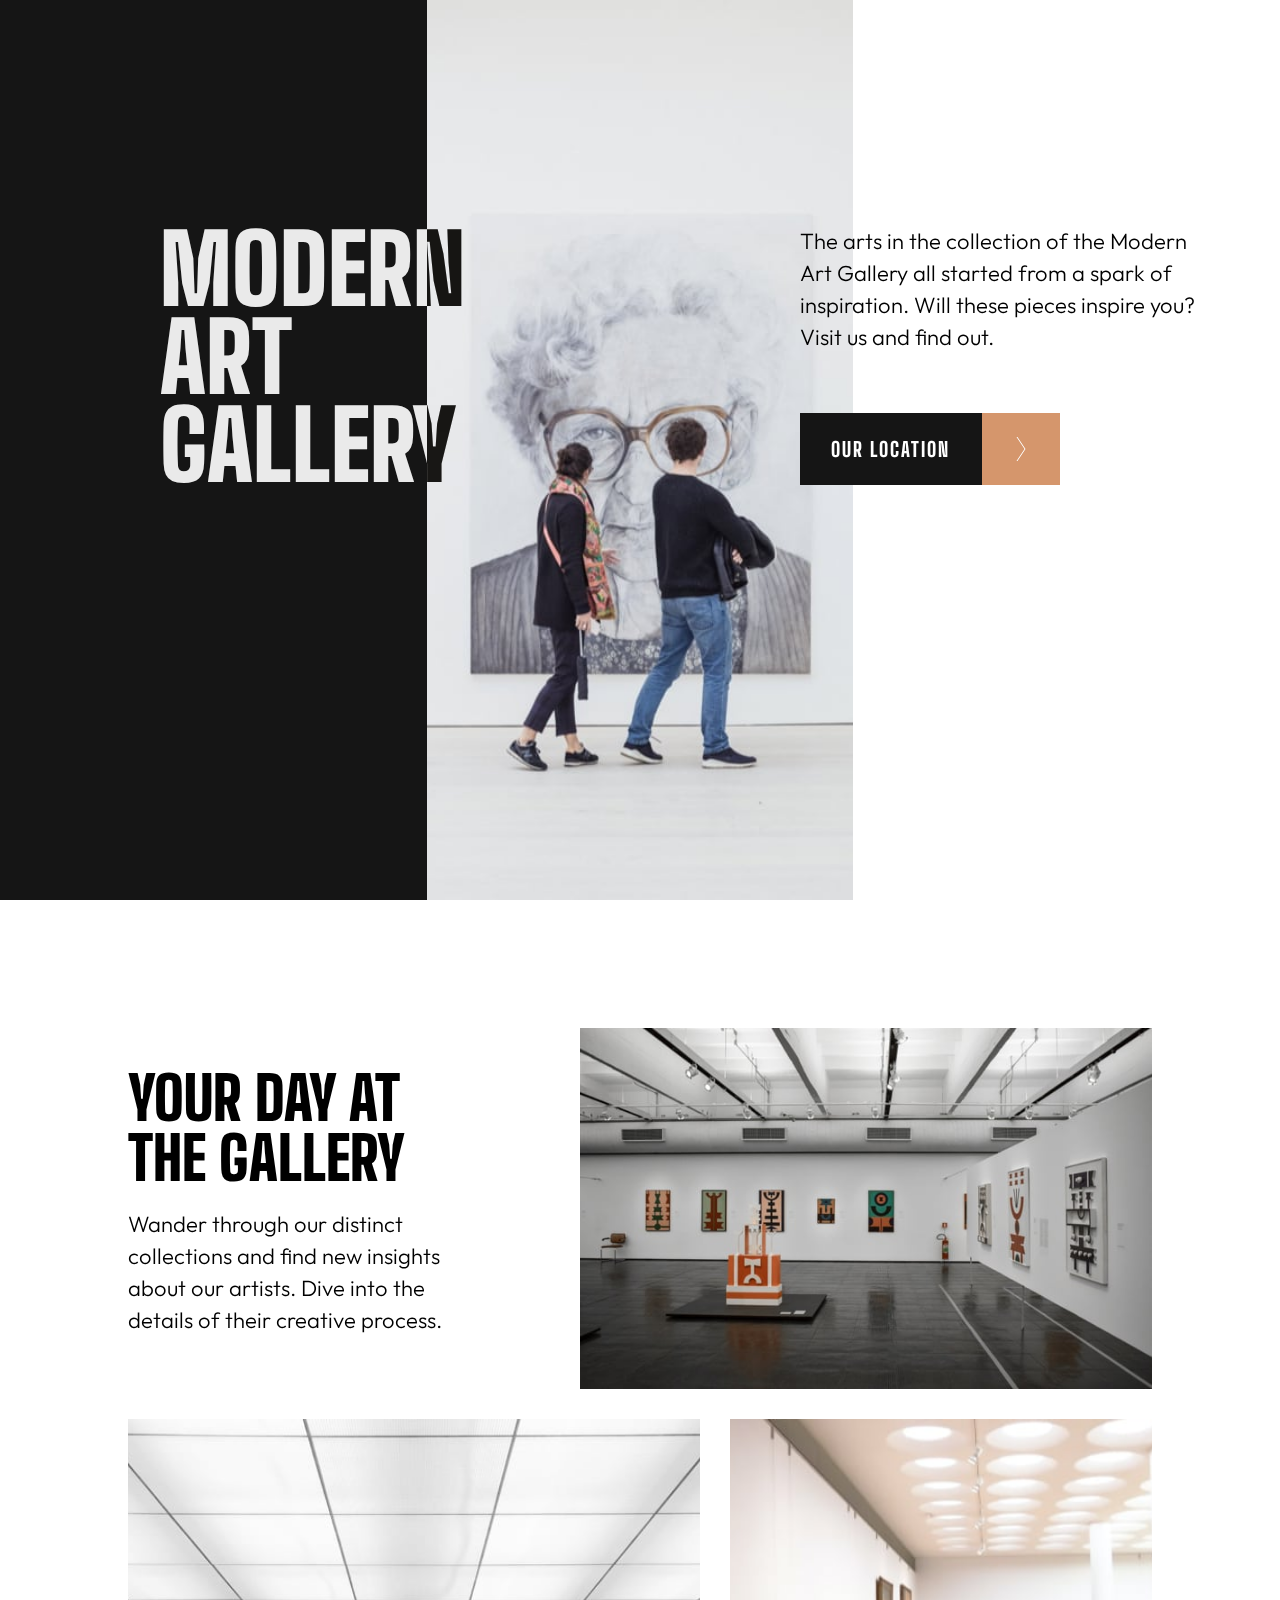
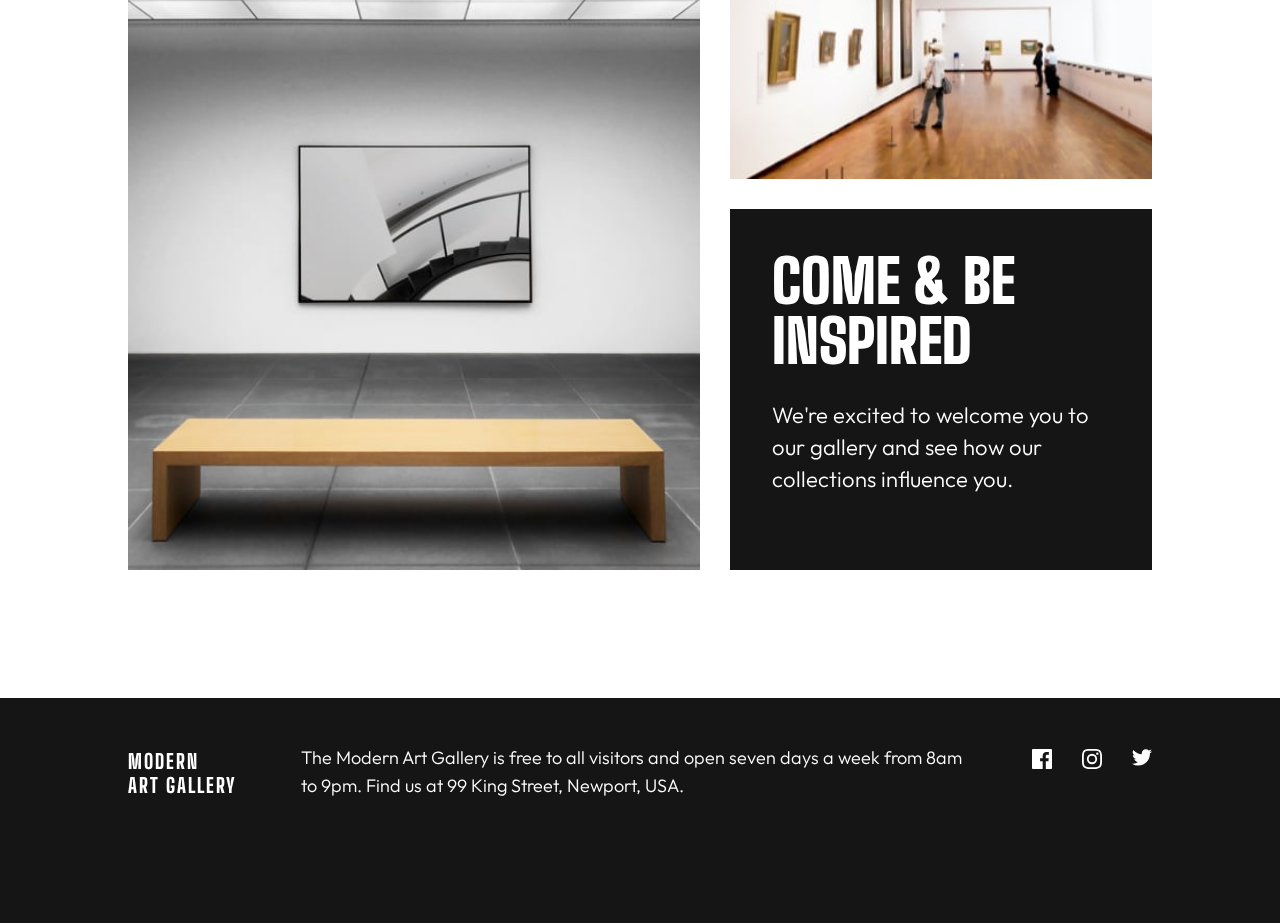
==== commit 020470a0: "git compatibility" ====
--- a/index.html
+++ b/index.html
@@ -19,7 +19,7 @@
       rel="stylesheet"
     />
     <title>Frontend Mentor | Art gallery website</title>
-    <link rel="stylesheet" href="css/style.css" />
+    <link rel="stylesheet" href="style.css" />
   </head>
   <body>
     <header class="header">
--- a/style.css
+++ b/style.css
@@ -0,0 +1,634 @@
+:root {
+  --cl-orange: #d5966c;
+  --cl-black: #151515;
+  --cl-gray: #444;
+  --cl-white: #fff;
+  --ff-main: "Big Shoulders Display", cursive;
+  --ff-text: "Outfit", sans-serif;
+}
+
+/* /// MEDIA QUERY SELECTOR
+
+1800px = 112.5em  Big Desktop
+1000px = 62,5em   Design Breakpoint
+900px = 56.25em   Landscape Tablet 
+750px = 46,875em  Design Breakpoint
+650px = 40,625em  Design Breakpoint & Tablet portrait
+560px = 35em  Mobile 
+
+ 
+@media only screen and (min-width: 112.5em) {}
+@media only screen and (max-width: 62.5em) {}
+@media only screen and (max-width: 56.25em) {} 
+@media only screen and (max-width: 46.875em) {} 
+@media only screen and (max-width: 40.625em) {} 
+@media only screen and (max-width: 34.375em) {} 
+
+
+*/
+
+*,
+*::after,
+*::before {
+  margin: 0;
+  padding: 0;
+  box-sizing: inherit;
+}
+
+html {
+  font-size: 62.5%;
+
+  @media only screen and (min-width: 112.5em) {
+    font-size: 75%;
+  }
+
+  @media only screen and (max-width: 56.25em) {
+    font-size: 56.25%;
+  }
+
+  @media only screen and (max-width: 40.625em) {
+    font-size: 50%;
+  }
+}
+
+body {
+  box-sizing: border-box;
+  min-width: 325px;
+}
+
+/* //////////////////////////////////////////////////// */
+/* TYPOGRAPHY */
+
+h1 {
+  font-family: var(--ff-main);
+  color: var(--cl-black);
+  font-size: 9.6rem;
+  font-weight: 900;
+  line-height: 8.8rem;
+  text-transform: uppercase;
+  @media only screen and (max-width: 56.25em) {
+    font-size: 9rem;
+  }
+}
+
+h2 {
+  font-family: var(--ff-main);
+  font-size: 6rem;
+  font-weight: 900;
+  line-height: 6rem;
+  text-transform: uppercase;
+
+  @media only screen and (max-width: 40.625em) {
+    font-size: 8rem;
+    line-height: 9rem;
+  }
+}
+
+h3 {
+  font-family: var(--ff-text);
+  font-size: 2.2rem;
+  font-weight: 300;
+  line-height: 3.2rem;
+}
+
+h4 {
+  font-family: var(--ff-main);
+  font-size: 2rem;
+  font-weight: 800;
+  line-height: 2.4rem;
+  letter-spacing: 0.2rem;
+  text-transform: uppercase;
+  color: #fff;
+}
+
+h5 {
+  font-family: var(--ff-main);
+  color: var(--cl-white);
+  font-size: 7rem;
+  font-weight: 900;
+  line-height: 7rem;
+  text-transform: uppercase;
+}
+
+h6 {
+  font-family: var(--ff-main);
+  font-size: 3.6rem;
+  font-weight: 900;
+  line-height: 3.6rem;
+  color: var(--cl-orange);
+}
+
+p {
+  font-family: var(--ff-text);
+  color: var(--cl-white);
+  font-size: 1.8rem;
+  font-weight: 300;
+  line-height: 2.8rem;
+}
+
+.social-icone {
+  color: var(--cl-white);
+}
+
+/* //////////////////////////////////////////////////// */
+/* UTILITIES / EFFECT */
+
+.u-margin-bottom-m {
+  margin-bottom: 6rem;
+}
+.u-margin-bottom-s {
+  margin-bottom: 2rem;
+}
+
+.text-effect {
+  color: white;
+  mix-blend-mode: exclusion;
+  @media only screen and (max-width: 56.25em) {
+    color: var(--cl-black);
+    mix-blend-mode: normal;
+  }
+}
+
+/* //////////////////////////////////////////////////// */
+/* BUTTON */
+
+.btn-to-localisation {
+  width: 26rem;
+  height: 7.2rem;
+  outline: none;
+  border: none;
+  cursor: pointer;
+  z-index: 10;
+  text-decoration: none;
+  background-image: linear-gradient(
+    to right,
+    var(--cl-black) 70%,
+    var(--cl-orange) 70%
+  );
+  display: grid;
+  grid-template-columns: 70% 30%;
+  justify-items: center;
+  align-items: center;
+  transition: transform 0.2s;
+
+  @media only screen and (max-width: 34.375em) {
+    width: 70%;
+    min-width: 20rem;
+    height: 9rem;
+  }
+}
+
+.btn-text {
+  grid-column: 1/2;
+}
+
+.btn-right-arrow {
+  grid-column: 2/3;
+}
+
+.btn-to-localisation:hover,
+.btn-to-localisation:active {
+  background-image: linear-gradient(
+    to right,
+    var(--cl-orange) 70%,
+    var(--cl-black) 70%
+  );
+  transform: translateY(-4px);
+}
+
+/* //////////////////////////////////////////////////// */
+/* HEADER SECTION */
+
+.header {
+  height: 100vh;
+}
+
+.header__composition {
+  display: grid;
+  height: 100vh;
+  grid-template-columns: repeat(3, 1fr);
+  grid-template-rows: repeat(4, 1fr);
+
+  @media only screen and (max-width: 46.875em) {
+    height: 90vh;
+    grid-template-rows: 1fr;
+    grid-template-columns: repeat(2, 1fr);
+  }
+
+  @media only screen and (max-width: 56.25em) {
+    grid-template-rows: 1fr;
+    grid-template-columns: repeat(2, 1fr);
+  }
+
+  @media only screen and (max-width: 34.375em) {
+    grid-template-columns: 1fr;
+  }
+}
+
+.header__bg-black {
+  background-color: var(--cl-black);
+  grid-column: 1/2;
+  grid-row: 1/-1;
+
+  @media only screen and (max-width: 56.25em) {
+    display: none;
+  }
+}
+
+.header__bg-image {
+  background-image: url(assets/desktop/image-hero.jpg);
+  background-size: cover;
+  background-position: center;
+  grid-column: 2/3;
+  grid-row: 1/-1;
+
+  @media only screen and (max-width: 56.25em) {
+    grid-column: 1/2;
+    width: 120%;
+  }
+
+  @media only screen and (max-width: 34.375em) {
+    grid-column: 1 /2;
+    grid-row: 1/2;
+    width: 100%;
+  }
+}
+
+.header__bg-white {
+  background-color: var(--cl-white);
+  grid-column: 3/4;
+  grid-row: 1/-1;
+
+  @media only screen and (max-width: 34.375em) {
+    grid-column: 1 /2;
+    grid-row: 2/-1;
+  }
+}
+
+.header__titles {
+  grid-column: 1 /-1;
+  grid-row: 2/4;
+  display: grid;
+  grid-template-columns: repeat(4, 1fr);
+
+  @media only screen and (max-width: 56.25em) {
+    grid-column: 2 /3;
+    grid-row: 1/2;
+
+    grid-template-columns: 1fr;
+    grid-template-rows: 20% min-content 5vh 1fr 20%;
+  }
+
+  @media only screen and (max-width: 46.875em) {
+    padding-left: 4vw;
+    grid-template-rows: 10% min-content 5vh 1fr 10%;
+  }
+
+  @media only screen and (max-width: 34.375em) {
+    grid-column: 1 /2;
+    grid-row: 2/-1;
+  }
+}
+
+.header__title-left {
+  grid-column: 1 /3;
+  justify-self: end;
+  padding: 0 8rem 0 25%;
+
+  @media only screen and (max-width: 56.25em) {
+    grid-column: 1/2;
+    grid-row: 2/3;
+    padding: 0;
+    justify-self: start;
+    padding-right: 3rem;
+  }
+}
+
+.header__title-right {
+  grid-column: 3 /-1;
+  padding: 0 8rem 0 25%;
+
+  @media only screen and (max-width: 56.25em) {
+    grid-column: 1/2;
+    grid-row: 4/5;
+    padding: 0;
+    padding-right: 8rem;
+  }
+}
+
+/* //////////////////////////////////////////////////// */
+/* PHOTO GALLERY */
+
+.photo-gallery {
+  display: grid;
+  grid-template-columns: repeat(7, 1fr);
+  grid-template-rows: repeat(3, 1fr);
+  gap: 3rem;
+  padding: 10%;
+
+  @media only screen and (max-width: 40.625em) {
+    grid-template-columns: 1fr;
+    grid-template-rows: repeat(15, 1fr);
+  }
+
+  @media only screen and (max-width: 56.25em) {
+    padding: 5%;
+  }
+}
+
+.grid-1 {
+  padding-top: 4rem;
+  grid-column: 1/4;
+  grid-row: 1/2;
+  width: 80%;
+
+  @media only screen and (max-width: 56.25em) {
+    width: 100%;
+    padding-top: 0rem;
+  }
+
+  @media only screen and (max-width: 40.625em) {
+    grid-column: 1/2;
+    grid-row: 4/6;
+    width: 100%;
+    display: grid;
+    grid-template-rows: repeat(2, 1fr);
+  }
+}
+.grid-2 {
+  grid-row: 1/2;
+  grid-column: 4/-1;
+
+  @media only screen and (max-width: 40.625em) {
+    grid-column: 1/2;
+    grid-row: 1/4;
+  }
+}
+
+.grid-3 {
+  grid-row: 2/4;
+  grid-column: 1/5;
+
+  @media only screen and (max-width: 40.625em) {
+    grid-column: 1/2;
+    grid-row: 6/11;
+  }
+}
+.grid-4 {
+  grid-row: 2/3;
+  grid-column: 5/-1;
+
+  @media only screen and (max-width: 40.625em) {
+    grid-column: 1/2;
+    grid-row: 11/13;
+  }
+}
+.grid-5 {
+  grid-row: 3/4;
+  grid-column: 5/-1;
+  background-color: #151515;
+  color: white;
+  padding: 10%;
+  display: flex;
+  flex-direction: column;
+  gap: 10%;
+
+  @media only screen and (max-width: 46.875em) {
+    gap: 5%;
+  }
+
+  @media only screen and (max-width: 40.625em) {
+    grid-column: 1/2;
+    grid-row: 13/16;
+    display: grid;
+    grid-template-rows: repeat(2, 1fr);
+  }
+}
+
+.gallery__image {
+  width: 100%;
+  height: 100%;
+  object-fit: cover;
+  display: block;
+}
+
+.grid-text {
+  @media only screen and (max-width: 40.625em) {
+    font-size: 3rem;
+    line-height: 4.5rem;
+  }
+}
+
+/* //////////////////////////////////////////////////// */
+/* FOOTER */
+
+footer {
+  height: 25vh;
+  background-color: #151515;
+  padding: 4% 10vw;
+
+  display: flex;
+  align-items: flex-start;
+  justify-content: space-between;
+
+  @media only screen and (max-width: 62.5em) {
+    padding: 4% 5%;
+    height: 18vh;
+  }
+
+  @media only screen and (max-width: 34.375em) {
+    flex-direction: column;
+    padding: 10%;
+    height: 35vh;
+  }
+}
+
+.title-footer {
+  flex-shrink: 0;
+}
+
+.text-footer {
+  transform: translateY(-0.5rem);
+  padding: 0 5vw;
+
+  @media only screen and (max-width: 34.375em) {
+    transform: translateY(0);
+    padding: 5vw 0;
+  }
+}
+
+.social-icons {
+  justify-self: end;
+  display: flex;
+
+  font-size: 2rem;
+  width: 12rem;
+  gap: 3rem;
+  @media only screen and (max-width: 56.25em) {
+    width: 14rem;
+    gap: 2rem;
+  }
+}
+
+.icon {
+  fill: var(--cl-white);
+  cursor: pointer;
+  transition: transform 0.2s;
+  height: 2rem;
+  width: 2rem;
+  @media only screen and (max-width: 56.25em) {
+    width: 3rem;
+    height: 3rem;
+  }
+}
+
+.icon:hover {
+  fill: var(--cl-orange);
+  transform: translateY(-2px);
+}
+
+/* //////////////////////////////////////////////////// */
+/* //////   ***   2nd Page Localisation  ***     ////// */
+/* //////////////////////////////////////////////////// */
+
+/* //////////////////////////////////////////////////// */
+/* BUTTON */
+
+.btn-back-home {
+  position: absolute;
+  left: 10%;
+
+  width: 26rem;
+  height: 7.2rem;
+  outline: none;
+  border: none;
+  cursor: pointer;
+  z-index: 10;
+  text-decoration: none;
+
+  background-image: linear-gradient(
+    to right,
+    var(--cl-black) 30%,
+    var(--cl-orange) 30%
+  );
+  display: grid;
+  grid-template-columns: 30% 70%;
+  justify-items: center;
+  align-items: center;
+  transition: transform 0.2s;
+}
+
+.btn-text-left {
+  grid-column: 2/3;
+}
+
+.btn-left-arrow {
+  grid-column: 1/2;
+}
+
+.btn-back-home:hover,
+.btn-back-home:active {
+  background-image: linear-gradient(
+    to right,
+    var(--cl-orange) 30%,
+    var(--cl-black) 30%
+  );
+  transform: translateX(-4px);
+}
+
+/* //////////////////////////////////////////////////// */
+/* MAP */
+
+.map-section {
+  height: 70vh;
+  position: relative;
+}
+
+.map {
+  background-image: url(assets/desktop/image-map.png);
+  height: 100%;
+  width: 100%;
+  background-size: cover;
+  background-position: center;
+}
+
+/* //////////////////////////////////////////////////// */
+/* DESCRIPTION */
+
+.localisation {
+  height: 55vh;
+  background: var(--cl-black);
+  width: 100%;
+  padding: 5% 10%;
+  display: grid;
+  grid-template-columns: 1fr 1fr;
+  grid-template-rows: 1fr 1fr;
+  gap: 5rem;
+
+  @media only screen and (max-width: 56.25em) {
+    padding: 10%;
+  }
+
+  @media only screen and (max-width: 34.375em) {
+    padding: 7% 10%;
+    height: 70vh;
+    grid-template-columns: 1fr;
+    grid-template-rows: repeat(3, 1fr);
+  }
+}
+
+.left-title {
+  @media only screen and (max-width: 34.375em) {
+    grid-row: 1/2;
+    grid-column: 1/2;
+  }
+}
+
+.street-adress {
+  grid-row: 1/2;
+  grid-column: 2/3;
+
+  display: flex;
+  flex-direction: column;
+  justify-content: space-between;
+
+  @media only screen and (max-width: 56.25em) {
+    justify-content: flex-start;
+    gap: 3rem;
+  }
+
+  @media only screen and (max-width: 34.375em) {
+    grid-row: 2/3;
+    grid-column: 1/2;
+  }
+}
+.street-description {
+  grid-row: 2/3;
+  grid-column: 2/3;
+  @media only screen and (max-width: 56.25em) {
+    grid-column: 1/3;
+  }
+  @media only screen and (max-width: 34.375em) {
+    grid-row: 3/4;
+    grid-column: 1/2;
+  }
+}
+
+/* //////////////////////////////////////////////////// */
+/* FOOTER */
+
+.footer-orange {
+  background-color: var(--cl-orange);
+}
+
+.text-dark {
+  color: var(--cl-black);
+}
+
+.icon-dark {
+  fill: var(--cl-black);
+}
+
+.icon-dark:hover {
+  fill: var(--cl-white);
+}
